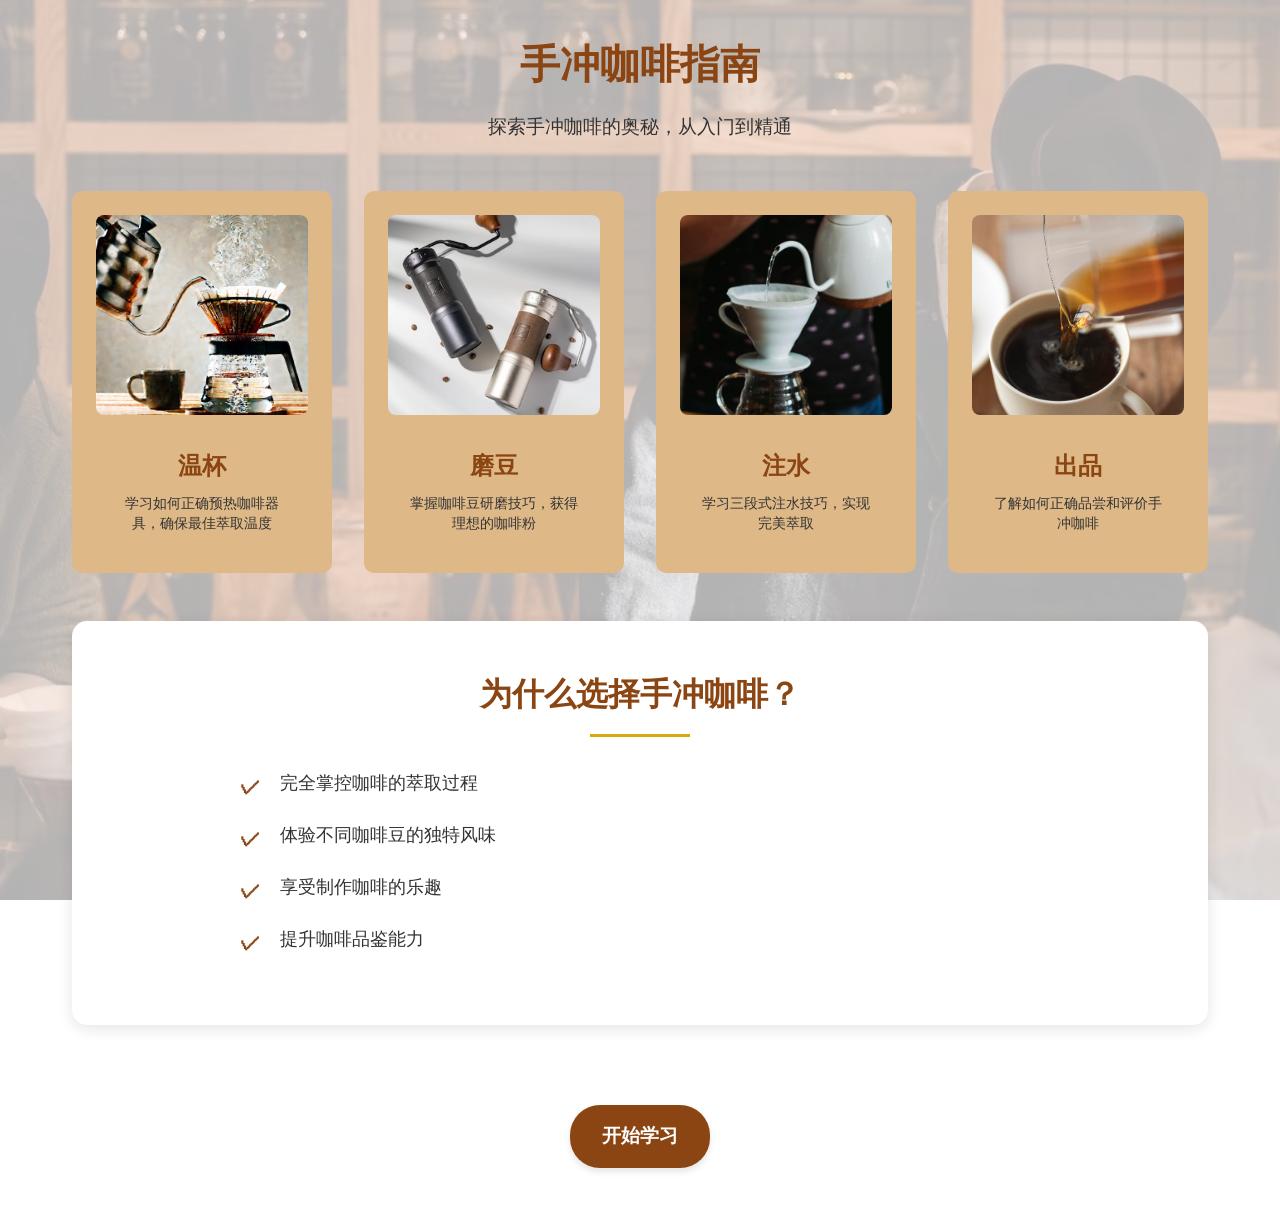
==== index.html @ f3442443 "Initial commit: Coffee Brewing Guide website" ====
<!DOCTYPE html>
<html lang="zh-CN">
<head>
    <meta charset="UTF-8">
    <meta name="viewport" content="width=device-width, initial-scale=1.0">
    <title>手冲咖啡指南</title>
    <link rel="stylesheet" href="styles.css">
    <link rel="stylesheet" href="https://cdnjs.cloudflare.com/ajax/libs/font-awesome/6.0.0/css/all.min.css">
</head>
<body>
    <div class="container">
        <header>
            <h1>手冲咖啡指南</h1>
            <p>探索手冲咖啡的奥秘，从入门到精通</p>
        </header>

        <main>
            <section class="features">
                <div class="feature">
                    <div class="feature-image">
                        <img src="images/preheat-brewer.jpg" alt="温杯">
                    </div>
                    <div class="feature-content">
                        <h2>温杯</h2>
                        <p>学习如何正确预热咖啡器具，确保最佳萃取温度</p>
                    </div>
                </div>
                <div class="feature">
                    <div class="feature-image">
                        <img src="images/hand-grinder.JPG" alt="磨豆">
                    </div>
                    <div class="feature-content">
                        <h2>磨豆</h2>
                        <p>掌握咖啡豆研磨技巧，获得理想的咖啡粉</p>
                    </div>
                </div>
                <div class="feature">
                    <div class="feature-image">
                        <img src="images/pour.jpg" alt="注水">
                    </div>
                    <div class="feature-content">
                        <h2>注水</h2>
                        <p>学习三段式注水技巧，实现完美萃取</p>
                    </div>
                </div>
                <div class="feature">
                    <div class="feature-image">
                        <img src="images/serve.jpg" alt="出品">
                    </div>
                    <div class="feature-content">
                        <h2>出品</h2>
                        <p>了解如何正确品尝和评价手冲咖啡</p>
                    </div>
                </div>
            </section>

            <section class="benefits">
                <h2>为什么选择手冲咖啡？</h2>
                <ul>
                    <li>完全掌控咖啡的萃取过程</li>
                    <li>体验不同咖啡豆的独特风味</li>
                    <li>享受制作咖啡的乐趣</li>
                    <li>提升咖啡品鉴能力</li>
                </ul>
            </section>

            <section class="cta">
                <a href="guide.html" class="cta-button">开始学习</a>
            </section>
        </main>
    </div>
    <script src="script.js"></script>
</body>
</html>
---- styles.css ----
/* 全局样式 */
* {
    margin: 0;
    padding: 0;
    box-sizing: border-box;
}

:root {
    --primary-color: #8B4513;
    --secondary-color: #DEB887;
    --accent-color: #D4AC0D;
    --text-color: #333;
    --background-color: #FDF5E6;
}

body {
    font-family: 'Arial', sans-serif;
    line-height: 1.6;
    color: var(--text-color);
    background: url('images/coffee-bg.jpg') no-repeat center center fixed;
    background-size: cover;
    position: relative;
    min-height: 100vh;
}

body::before {
    content: '';
    position: absolute;
    top: 0;
    left: 0;
    right: 0;
    bottom: 0;
    background: rgba(255, 255, 255, 0.7);
    z-index: -1;
}

/* 首页样式 */
.container {
    max-width: 1200px;
    margin: 0 auto;
    padding: 2rem;
    position: relative;
    z-index: 1;
}

header {
    text-align: center;
    margin-bottom: 3rem;
}

header h1 {
    font-size: 2.5rem;
    color: var(--primary-color);
    margin-bottom: 1rem;
}

header p {
    font-size: 1.2rem;
    color: var(--text-color);
}

.features {
    display: grid;
    grid-template-columns: repeat(auto-fit, minmax(250px, 1fr));
    gap: 2rem;
    margin: 2rem 0;
}

.feature {
    background: var(--secondary-color);
    border-radius: 10px;
    padding: 1.5rem;
    text-align: center;
    transition: transform 0.3s ease;
}

.feature:hover {
    transform: translateY(-5px);
}

.feature-image {
    width: 100%;
    height: 200px;
    overflow: hidden;
    border-radius: 8px;
    margin-bottom: 1rem;
}

.feature-image img {
    width: 100%;
    height: 100%;
    object-fit: cover;
    transition: transform 0.3s ease;
}

.feature:hover .feature-image img {
    transform: scale(1.05);
}

.feature-content {
    padding: 1rem;
}

.feature-content h2 {
    color: var(--primary-color);
    margin-bottom: 0.5rem;
}

.feature-content p {
    color: var(--text-color);
    font-size: 0.9rem;
    line-height: 1.4;
}

.benefits {
    background: white;
    padding: 3rem;
    border-radius: 15px;
    margin: 3rem 0;
    box-shadow: 0 4px 15px rgba(0, 0, 0, 0.1);
}

.benefits h2 {
    text-align: center;
    color: var(--primary-color);
    font-size: 2rem;
    margin-bottom: 2rem;
    font-weight: bold;
    position: relative;
    padding-bottom: 1rem;
}

.benefits h2::after {
    content: '';
    position: absolute;
    bottom: 0;
    left: 50%;
    transform: translateX(-50%);
    width: 100px;
    height: 3px;
    background: var(--accent-color);
}

.benefits ul {
    list-style: none;
    max-width: 800px;
    margin: 0 auto;
}

.benefits li {
    margin-bottom: 1.5rem;
    padding-left: 2.5rem;
    position: relative;
    font-size: 1.1rem;
    line-height: 1.6;
    color: var(--text-color);
}

.benefits li:before {
    content: "✓";
    color: var(--primary-color);
    position: absolute;
    left: 0;
    font-size: 1.3rem;
    font-weight: bold;
}

.cta {
    text-align: center;
    margin-top: 3rem;
    padding: 2rem;
}

.cta-button {
    display: inline-flex;
    align-items: center;
    justify-content: center;
    padding: 1rem 2rem;
    background: var(--primary-color);
    color: white;
    text-decoration: none;
    border-radius: 30px;
    font-size: 1.2rem;
    font-weight: bold;
    transition: all 0.3s ease;
    box-shadow: 0 4px 6px rgba(0, 0, 0, 0.1);
}

.cta-button:hover {
    background: var(--accent-color);
    transform: translateY(-2px);
    box-shadow: 0 6px 8px rgba(0, 0, 0, 0.15);
}

.cta-button:active {
    transform: translateY(0);
    box-shadow: 0 2px 4px rgba(0, 0, 0, 0.1);
}

/* 指南页面样式 */
.guide-page {
    max-width: 1200px;
    margin: 0 auto;
    padding: 2rem;
}

.guide-nav {
    display: flex;
    justify-content: space-between;
    align-items: center;
    margin-bottom: 2rem;
    padding: 1rem;
    background: white;
    border-radius: 10px;
    box-shadow: 0 2px 5px rgba(0,0,0,0.1);
}

.nav-logo {
    display: flex;
    align-items: center;
}

.nav-logo i {
    font-size: 1.5rem;
    color: var(--primary-color);
    margin-right: 0.5rem;
}

.nav-links {
    display: flex;
    gap: 1rem;
}

.nav-link {
    display: flex;
    flex-direction: column;
    align-items: center;
    text-decoration: none;
    color: var(--text-color);
    padding: 0.5rem;
    border-radius: 5px;
    transition: background 0.3s;
}

.nav-link.active {
    background: var(--primary-color);
    color: white;
}

.nav-link i {
    font-size: 1.2rem;
    margin-bottom: 0.3rem;
}

.back-button {
    display: flex;
    align-items: center;
    padding: 0.5rem 1rem;
    background: var(--secondary-color);
    color: white;
    text-decoration: none;
    border-radius: 5px;
    transition: background 0.3s;
}

.back-button:hover {
    background: var(--primary-color);
}

.back-button i {
    margin-right: 0.5rem;
}

.guide-section {
    display: none;
    background: white;
    padding: 2rem;
    border-radius: 10px;
    box-shadow: 0 2px 5px rgba(0,0,0,0.1);
}

.guide-section.active {
    display: block;
}

.guide-section h2 {
    color: var(--primary-color);
    margin-bottom: 2rem;
    text-align: center;
}

.step-container {
    display: flex;
    margin-bottom: 2rem;
}

.step-number {
    width: 40px;
    height: 40px;
    background: var(--primary-color);
    color: white;
    border-radius: 50%;
    display: flex;
    align-items: center;
    justify-content: center;
    margin-right: 1rem;
    flex-shrink: 0;
}

.step-content {
    flex: 1;
}

.step-content h3 {
    margin-bottom: 1rem;
}

.step-image {
    margin: 1rem 0;
    text-align: center;
}

.step-image img {
    max-width: 100%;
    height: auto;
    border-radius: 8px;
    box-shadow: 0 2px 5px rgba(0,0,0,0.1);
    transition: transform 0.3s ease;
}

.step-image img:hover {
    transform: scale(1.02);
}

/* 磨豆机图片并排显示 */
.step-image img + img {
    margin-left: 1rem;
}

.step-actions {
    display: flex;
    justify-content: space-between;
    margin-top: 2rem;
}

.prev-step-button,
.next-step-button {
    display: flex;
    align-items: center;
    padding: 0.5rem 1rem;
    background: var(--primary-color);
    color: white;
    text-decoration: none;
    border-radius: 5px;
    transition: background 0.3s;
}

.prev-step-button:hover,
.next-step-button:hover {
    background: var(--secondary-color);
}

.prev-step-button i {
    margin-right: 0.5rem;
}

.next-step-button i {
    margin-left: 0.5rem;
}

/* 响应式设计 */
@media (max-width: 768px) {
    .container {
        padding: 1rem;
    }

    .features {
        grid-template-columns: 1fr;
    }

    .guide-nav {
        flex-direction: column;
        gap: 1rem;
    }

    .nav-links {
        flex-wrap: wrap;
        justify-content: center;
    }

    .step-container {
        flex-direction: column;
    }

    .step-number {
        margin-bottom: 1rem;
    }

    .feature-image {
        height: 180px;
    }

    .step-image img {
        max-width: 90%;
    }
    
    .step-image img + img {
        margin-left: 0;
        margin-top: 1rem;
    }
}

/* 温杯部分布局 */
#preheat .section-content {
    display: grid;
    grid-template-columns: repeat(3, 1fr);
    gap: 2rem;
    margin-bottom: 2rem;
}

#preheat .step-container {
    display: flex;
    flex-direction: column;
    background: white;
    border-radius: 15px;
    padding: 1.5rem;
    box-shadow: 0 4px 15px rgba(0, 0, 0, 0.1);
    transition: transform 0.3s ease;
}

#preheat .step-container:hover {
    transform: translateY(-5px);
}

#preheat .step-number {
    width: 40px;
    height: 40px;
    background: var(--primary-color);
    color: white;
    border-radius: 50%;
    display: flex;
    align-items: center;
    justify-content: center;
    font-size: 1.2rem;
    font-weight: bold;
    margin-bottom: 1rem;
}

#preheat .step-content {
    flex: 1;
}

#preheat .step-content h3 {
    color: var(--primary-color);
    margin-bottom: 1rem;
    font-size: 1.3rem;
}

#preheat .step-image {
    margin: 1rem 0;
    text-align: center;
}

#preheat .step-image img {
    width: 100%;
    height: 200px;
    object-fit: cover;
    border-radius: 8px;
    box-shadow: 0 2px 5px rgba(0,0,0,0.1);
}

#preheat .step-actions {
    grid-column: 1 / -1;
    display: flex;
    justify-content: center;
    align-items: center;
    margin-top: 2rem;
    gap: 1rem;
}

#preheat .prev-step-button,
#preheat .next-step-button {
    display: inline-flex;
    align-items: center;
    justify-content: center;
    padding: 0.8rem 1.5rem;
    background: var(--primary-color);
    color: white;
    text-decoration: none;
    border-radius: 30px;
    font-size: 1rem;
    font-weight: bold;
    transition: all 0.3s ease;
    box-shadow: 0 2px 5px rgba(0,0,0,0.1);
}

#preheat .prev-step-button:hover,
#preheat .next-step-button:hover {
    background: var(--accent-color);
    transform: translateY(-2px);
    box-shadow: 0 4px 8px rgba(0,0,0,0.15);
}

#preheat .prev-step-button i {
    margin-right: 0.5rem;
}

#preheat .next-step-button i {
    margin-left: 0.5rem;
}

/* 响应式设计 */
@media (max-width: 768px) {
    #preheat .section-content {
        grid-template-columns: 1fr;
    }
    
    #preheat .step-image img {
        height: 180px;
    }
}

/* 磨豆指南布局 */
#grind .section-content {
    display: grid;
    grid-template-columns: 3fr 2fr;
    gap: 2rem;
    margin-bottom: 2rem;
}

#grind .left-column {
    display: flex;
    flex-direction: column;
    gap: 1.5rem;
}

#grind .right-column {
    display: flex;
    flex-direction: column;
    gap: 1.5rem;
}

#grind .step-container {
    display: flex;
    flex-direction: column;
    background: white;
    border-radius: 15px;
    padding: 1.5rem;
    box-shadow: 0 4px 15px rgba(0, 0, 0, 0.1);
    transition: transform 0.3s ease;
    height: fit-content;
}

#grind .step-container:hover {
    transform: translateY(-5px);
}

#grind .step-number {
    width: 40px;
    height: 40px;
    background: var(--primary-color);
    color: white;
    border-radius: 50%;
    display: flex;
    align-items: center;
    justify-content: center;
    font-size: 1.2rem;
    font-weight: bold;
    margin-bottom: 1rem;
}

#grind .step-content {
    flex: 1;
}

#grind .step-content h3 {
    color: var(--primary-color);
    margin-bottom: 1rem;
    font-size: 1.3rem;
}

#grind .step-image {
    margin: 1rem 0;
    text-align: center;
    border-radius: 8px;
}

#grind .step-image img {
    width: 100%;
    max-height: 300px;
    object-fit: contain;
    border-radius: 8px;
    box-shadow: 0 2px 5px rgba(0,0,0,0.1);
    transition: transform 0.3s ease;
}

#grind .step-image img:hover {
    transform: scale(1.05);
}

/* 磨豆机图片并排显示的特殊处理 */
#grind .step-image img + img {
    margin-left: 1rem;
    width: calc(50% - 0.5rem);
    max-height: 250px;
}

#grind .step-actions {
    grid-column: 1 / -1;
    display: flex;
    justify-content: center;
    align-items: center;
    margin-top: 2rem;
    gap: 1rem;
}

/* 调整咖啡豆类型部分的高度 */
#grind .coffee-types {
    padding: 1.5rem 0;
}

#grind .coffee-grid {
    display: grid;
    grid-template-columns: repeat(2, 1fr);
    gap: 1.5rem;
}

/* 响应式设计 */
@media (max-width: 768px) {
    #grind .section-content {
        grid-template-columns: 1fr;
    }
    
    #grind .step-container {
        margin-bottom: 1.5rem;
    }
    
    #grind .step-image img {
        max-height: 250px;
    }
    
    #grind .step-image img + img {
        margin-left: 0;
        margin-top: 1rem;
        width: 100%;
        max-height: 200px;
    }
}

.coffee-types {
    padding: 2rem 0;
}

.coffee-types h4 {
    text-align: center;
    font-size: 1.8rem;
    color: var(--primary-color);
    margin-bottom: 2rem;
}

.coffee-grid {
    display: grid;
    grid-template-columns: repeat(2, 1fr);
    gap: 2rem;
    padding: 0 1rem;
}

.coffee-card {
    background: white;
    border-radius: 15px;
    padding: 2rem;
    text-align: center;
    box-shadow: 0 4px 15px rgba(0, 0, 0, 0.1);
    transition: transform 0.3s ease;
}

.coffee-card:hover {
    transform: translateY(-5px);
}

.coffee-name {
    font-size: 2rem;
    color: #D2691E;
    font-weight: bold;
    margin-bottom: 1rem;
}

.coffee-image {
    width: 120px;
    height: 120px;
    margin: 0 auto 1rem;
}

.coffee-image img {
    width: 100%;
    height: 100%;
    object-fit: contain;
}

.coffee-title {
    font-size: 1.5rem;
    font-weight: bold;
    color: var(--text-color);
    margin-bottom: 1rem;
}

.coffee-desc {
    color: var(--text-color);
    font-size: 0.9rem;
    line-height: 1.6;
}

.coffee-desc p {
    margin-bottom: 0.5rem;
}

/* 响应式设计 */
@media (max-width: 768px) {
    .coffee-grid {
        grid-template-columns: 1fr;
        gap: 1.5rem;
    }

    .coffee-types h4 {
        font-size: 1.5rem;
    }

    .coffee-name {
        font-size: 1.8rem;
    }

    .coffee-title {
        font-size: 1.3rem;
    }
}

.grinder-section {
    display: flex;
    gap: 2rem;
    margin: 1rem 0;
}

.grinder-item {
    flex: 1;
    text-align: center;
}

.grinder-item .step-image {
    margin-bottom: 1rem;
    border-radius: 8px;
    overflow: hidden;
}

.grinder-item .step-image img {
    width: 100%;
    height: 250px;
    object-fit: contain;
    border-radius: 8px;
    box-shadow: 0 2px 5px rgba(0,0,0,0.1);
    transition: transform 0.3s ease;
    background: white;
    padding: 1rem;
}

.grinder-item .step-image img:hover {
    transform: scale(1.05);
}

.grinder-desc {
    color: var(--text-color);
    font-size: 0.95rem;
    line-height: 1.5;
    margin-top: 1rem;
}

/* 响应式设计 */
@media (max-width: 768px) {
    .grinder-section {
        flex-direction: column;
    }
    
    .grinder-item .step-image img {
        height: 200px;
    }
}

.pour-explanation {
    margin-top: 2rem;
    padding: 1.5rem;
    background: #FDF5E6;
    border-radius: 10px;
    border-left: 4px solid var(--primary-color);
}

.pour-explanation h4 {
    font-size: 1.5em;
    color: #4A3726;
    margin-bottom: 1.2em;
    text-align: center;
    font-weight: 600;
    position: relative;
    padding-bottom: 15px;
}

.pour-explanation h4::after {
    content: '';
    position: absolute;
    bottom: 0;
    left: 50%;
    transform: translateX(-50%);
    width: 60px;
    height: 3px;
    background-color: #C17F59;
    border-radius: 2px;
}

.pour-explanation {
    background-color: #FFF8F3;
    padding: 2em;
    border-radius: 12px;
    box-shadow: 0 4px 12px rgba(0, 0, 0, 0.05);
    margin: 2em 0;
}

.pour-explanation p {
    font-size: 1.1em;
    color: #665E57;
    line-height: 1.6;
    margin-bottom: 1em;
}

.pour-explanation ul {
    list-style: none;
    padding-left: 0;
}

.pour-explanation li {
    font-size: 1.05em;
    color: #665E57;
    margin-bottom: 0.8em;
    padding-left: 1.5em;
    position: relative;
    line-height: 1.5;
}

.pour-explanation li::before {
    content: '•';
    color: #C17F59;
    font-size: 1.2em;
    position: absolute;
    left: 0.5em;
    top: -0.1em;
}

/* 响应式设计 */
@media (max-width: 768px) {
    .pour-explanation {
        padding: 1rem;
        margin-top: 1.5rem;
    }

    .pour-explanation h4 {
        font-size: 1.1rem;
    }
}

.pour-content {
    padding: 2rem 0;
}

.pour-grid {
    display: grid;
    grid-template-columns: repeat(2, 1fr);
    gap: 2rem;
    margin-bottom: 2rem;
}

.pour-item {
    background: white;
    border-radius: 15px;
    padding: 1.5rem;
    box-shadow: 0 4px 15px rgba(0, 0, 0, 0.1);
    transition: transform 0.3s ease;
    display: flex;
    flex-direction: column;
}

.pour-item:hover {
    transform: translateY(-5px);
}

.pour-item .step-number {
    width: 40px;
    height: 40px;
    background: var(--primary-color);
    color: white;
    border-radius: 50%;
    display: flex;
    align-items: center;
    justify-content: center;
    font-size: 1.2rem;
    font-weight: bold;
    margin-bottom: 1rem;
}

.pour-item .step-image {
    margin-bottom: 1.5rem;
    border-radius: 8px;
    overflow: hidden;
}

.pour-item .step-image img {
    width: 100%;
    height: 300px;
    object-fit: cover;
    border-radius: 8px;
    transition: transform 0.3s ease;
}

.pour-item .step-image img:hover {
    transform: scale(1.05);
}

.pour-item .step-content {
    text-align: center;
}

.pour-item .step-content h3 {
    color: var(--primary-color);
    font-size: 1.3rem;
    margin-bottom: 1rem;
}

.pour-item .step-content p {
    color: var(--text-color);
    line-height: 1.6;
}

/* 响应式设计 */
@media (max-width: 768px) {
    .pour-grid {
        grid-template-columns: 1fr;
        gap: 1.5rem;
    }

    .pour-item .step-image img {
        height: 250px;
    }
}

.pour-explanation-grid {
    display: grid;
    grid-template-columns: 1fr 1fr;
    gap: 2rem;
    margin: 2rem 0;
}

.left-explanation, .right-explanation {
    background: linear-gradient(145deg, #FFF8F3, #FFF1E6);
    padding: 2em;
    border-radius: 15px;
    box-shadow: 0 4px 15px rgba(139, 69, 19, 0.1);
    position: relative;
    overflow: hidden;
}

.left-explanation::before, .right-explanation::before {
    content: '';
    position: absolute;
    top: 0;
    left: 0;
    width: 100%;
    height: 4px;
    background: linear-gradient(90deg, #8B4513, #C17F59);
    border-radius: 4px;
}

.left-explanation h4, .right-explanation h4 {
    font-size: 1.6em;
    color: #4A3726;
    margin-bottom: 1.5em;
    text-align: center;
    font-weight: 600;
    position: relative;
    padding-bottom: 15px;
    font-family: 'Arial', sans-serif;
}

.left-explanation h4::after, .right-explanation h4::after {
    content: '';
    position: absolute;
    bottom: 0;
    left: 50%;
    transform: translateX(-50%);
    width: 80px;
    height: 3px;
    background: linear-gradient(90deg, #C17F59, #DEB887);
    border-radius: 2px;
}

.left-explanation p, .right-explanation p {
    font-size: 1.1em;
    color: #665E57;
    line-height: 1.8;
    margin-bottom: 1.2em;
    text-align: justify;
}

.left-explanation ul, .right-explanation ul {
    list-style: none;
    padding-left: 0;
}

.left-explanation li, .right-explanation li {
    font-size: 1.05em;
    color: #665E57;
    margin-bottom: 1em;
    padding-left: 1.8em;
    position: relative;
    line-height: 1.6;
}

.left-explanation li::before {
    content: '✦';
    color: #C17F59;
    font-size: 1.2em;
    position: absolute;
    left: 0.3em;
    top: -0.1em;
}

.right-explanation li::before {
    content: '✧';
    color: #C17F59;
    font-size: 1.2em;
    position: absolute;
    left: 0.3em;
    top: -0.1em;
}

@media (max-width: 768px) {
    .pour-explanation-grid {
        grid-template-columns: 1fr;
        gap: 1.5rem;
    }

    .left-explanation h4, .right-explanation h4 {
        font-size: 1.4em;
    }

    .left-explanation, .right-explanation {
        padding: 1.5em;
    }
}

.serve-images {
    display: grid;
    grid-template-columns: repeat(2, 1fr);
    gap: 2rem;
    margin: 2rem 0;
}

.serve-image {
    position: relative;
    border-radius: 12px;
    overflow: hidden;
    box-shadow: 0 4px 15px rgba(139, 69, 19, 0.1);
    transition: transform 0.3s ease;
}

.serve-image:hover {
    transform: translateY(-5px);
}

.serve-image img {
    width: 100%;
    height: 400px;
    object-fit: cover;
    border-radius: 12px;
    transition: transform 0.3s ease;
}

.serve-image img:hover {
    transform: scale(1.05);
}

@media (max-width: 768px) {
    .serve-images {
        grid-template-columns: 1fr;
        gap: 1.5rem;
    }

    .serve-image img {
        height: 300px;
    }
}

.chat-widget {
    position: fixed;
    bottom: 20px;
    right: 20px;
    z-index: 1000;
}

.chat-button {
    width: 60px;
    height: 60px;
    border-radius: 50%;
    background: linear-gradient(145deg, #8B4513, #C17F59);
    display: flex;
    align-items: center;
    justify-content: center;
    cursor: pointer;
    box-shadow: 0 4px 15px rgba(139, 69, 19, 0.2);
    transition: transform 0.3s ease;
}

.chat-button:hover {
    transform: scale(1.1);
}

.chat-button i {
    color: white;
    font-size: 24px;
}

.chat-container {
    position: fixed;
    bottom: 90px;
    right: 20px;
    width: 350px;
    height: 500px;
    background: #FFF;
    border-radius: 15px;
    box-shadow: 0 4px 20px rgba(0, 0, 0, 0.1);
    display: none;
    flex-direction: column;
    overflow: hidden;
}

.chat-container.active {
    display: flex;
}

.chat-header {
    padding: 15px 20px;
    background: linear-gradient(145deg, #8B4513, #C17F59);
    color: white;
    display: flex;
    justify-content: space-between;
    align-items: center;
}

.chat-header h3 {
    margin: 0;
    font-size: 1.1em;
}

.close-chat {
    background: none;
    border: none;
    color: white;
    cursor: pointer;
    font-size: 1.2em;
    padding: 0;
}

.chat-messages {
    flex: 1;
    padding: 20px;
    overflow-y: auto;
    background: #F8F9FA;
}

.message {
    margin-bottom: 15px;
    display: flex;
    flex-direction: column;
}

.message.user {
    align-items: flex-end;
}

.message.bot {
    align-items: flex-start;
}

.message-content {
    max-width: 80%;
    padding: 12px 16px;
    border-radius: 15px;
    font-size: 0.95em;
    line-height: 1.4;
}

.message.user .message-content {
    background: #C17F59;
    color: white;
    border-bottom-right-radius: 5px;
}

.message.bot .message-content {
    background: white;
    color: #333;
    border-bottom-left-radius: 5px;
    box-shadow: 0 2px 5px rgba(0, 0, 0, 0.05);
}

.chat-input {
    padding: 15px;
    background: white;
    border-top: 1px solid #EEE;
    display: flex;
    align-items: center;
    gap: 10px;
}

.chat-input textarea {
    flex: 1;
    border: 1px solid #DDD;
    border-radius: 20px;
    padding: 8px 15px;
    font-size: 0.95em;
    resize: none;
    outline: none;
    max-height: 100px;
    font-family: inherit;
}

.chat-input button {
    background: #C17F59;
    color: white;
    border: none;
    border-radius: 50%;
    width: 40px;
    height: 40px;
    display: flex;
    align-items: center;
    justify-content: center;
    cursor: pointer;
    transition: background-color 0.3s ease;
}

.chat-input button:hover {
    background: #8B4513;
}

.chat-input button i {
    font-size: 1.1em;
}

@media (max-width: 768px) {
    .chat-container {
        width: calc(100% - 40px);
        height: 60vh;
        bottom: 90px;
    }
}
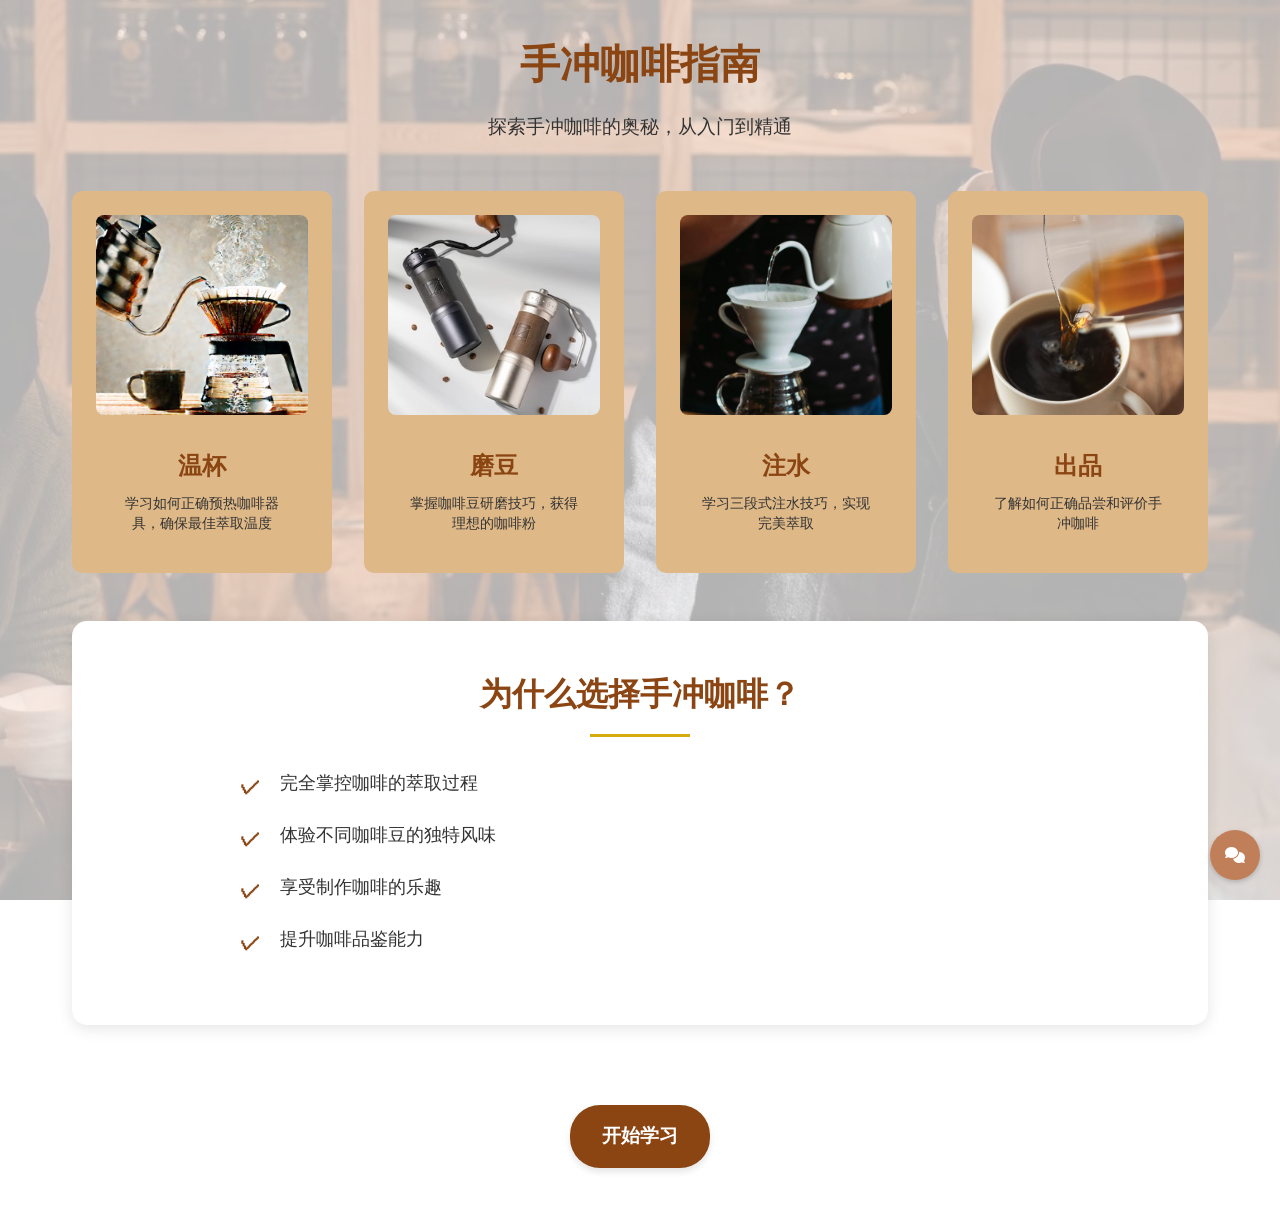
==== commit 013232e0: "Initial commit" ====
--- a/index.html
+++ b/index.html
@@ -69,6 +69,29 @@
             </section>
         </main>
     </div>
-    <script src="script.js"></script>
+    <!-- 聊天机器人 -->
+    <div class="chat-widget">
+        <div class="chat-button" id="chatButton">
+            <i class="fas fa-comments"></i>
+        </div>
+        <div class="chat-container" id="chatContainer">
+            <div class="chat-header">
+                <h3>咖啡助手</h3>
+                <button class="close-chat" id="closeChat">
+                    <i class="fas fa-times"></i>
+                </button>
+            </div>
+            <div class="chat-messages" id="chatMessages"></div>
+            <div class="chat-input">
+                <textarea id="userInput" placeholder="输入您的问题..."></textarea>
+                <button id="sendMessage">
+                    <i class="fas fa-paper-plane"></i>
+                </button>
+            </div>
+        </div>
+    </div>
+    <!-- 脚本 -->
+    <script src="js/config.js" type="module"></script>
+    <script src="js/chat.js"></script>
 </body>
 </html> 
--- a/styles.css
+++ b/styles.css
@@ -1103,49 +1103,53 @@
 }
 
 .chat-button {
-    width: 60px;
-    height: 60px;
+    background-color: #C17F59;
+    color: white;
+    border: none;
     border-radius: 50%;
-    background: linear-gradient(145deg, #8B4513, #C17F59);
+    width: 50px;
+    height: 50px;
     display: flex;
     align-items: center;
     justify-content: center;
     cursor: pointer;
-    box-shadow: 0 4px 15px rgba(139, 69, 19, 0.2);
+    box-shadow: 0 2px 5px rgba(0, 0, 0, 0.2);
     transition: transform 0.3s ease;
+    position: relative;
+    z-index: 1001;
 }
 
 .chat-button:hover {
     transform: scale(1.1);
 }
 
-.chat-button i {
-    color: white;
-    font-size: 24px;
-}
-
 .chat-container {
     position: fixed;
-    bottom: 90px;
+    bottom: 80px;
     right: 20px;
     width: 350px;
     height: 500px;
-    background: #FFF;
-    border-radius: 15px;
-    box-shadow: 0 4px 20px rgba(0, 0, 0, 0.1);
-    display: none;
+    background-color: white;
+    border-radius: 10px;
+    box-shadow: 0 2px 10px rgba(0, 0, 0, 0.1);
+    display: flex;
     flex-direction: column;
+    transform: translateY(100%);
+    opacity: 0;
+    transition: all 0.3s ease;
     overflow: hidden;
+    z-index: 1000;
 }
 
 .chat-container.active {
-    display: flex;
+    transform: translateY(0);
+    opacity: 1;
 }
 
 .chat-header {
-    padding: 15px 20px;
-    background: linear-gradient(145deg, #8B4513, #C17F59);
-    color: white;
+    background-color: #C17F59;
+    color: white;
+    padding: 15px;
     display: flex;
     justify-content: space-between;
     align-items: center;
@@ -1153,7 +1157,7 @@
 
 .chat-header h3 {
     margin: 0;
-    font-size: 1.1em;
+    font-size: 1.2em;
 }
 
 .close-chat {
@@ -1167,87 +1171,108 @@
 
 .chat-messages {
     flex: 1;
-    padding: 20px;
+    padding: 15px;
     overflow-y: auto;
-    background: #F8F9FA;
-}
-
-.message {
-    margin-bottom: 15px;
     display: flex;
     flex-direction: column;
-}
-
-.message.user {
-    align-items: flex-end;
-}
-
-.message.bot {
-    align-items: flex-start;
-}
-
-.message-content {
-    max-width: 80%;
-    padding: 12px 16px;
-    border-radius: 15px;
-    font-size: 0.95em;
-    line-height: 1.4;
-}
-
-.message.user .message-content {
-    background: #C17F59;
-    color: white;
-    border-bottom-right-radius: 5px;
-}
-
-.message.bot .message-content {
-    background: white;
-    color: #333;
-    border-bottom-left-radius: 5px;
-    box-shadow: 0 2px 5px rgba(0, 0, 0, 0.05);
+    gap: 10px;
 }
 
 .chat-input {
     padding: 15px;
-    background: white;
-    border-top: 1px solid #EEE;
-    display: flex;
-    align-items: center;
+    border-top: 1px solid #eee;
+    display: flex;
     gap: 10px;
 }
 
 .chat-input textarea {
     flex: 1;
-    border: 1px solid #DDD;
-    border-radius: 20px;
-    padding: 8px 15px;
-    font-size: 0.95em;
+    border: 1px solid #ddd;
+    border-radius: 5px;
+    padding: 10px;
     resize: none;
-    outline: none;
-    max-height: 100px;
+    min-height: 40px;
+    max-height: 120px;
     font-family: inherit;
 }
 
 .chat-input button {
-    background: #C17F59;
+    background-color: #C17F59;
     color: white;
     border: none;
-    border-radius: 50%;
-    width: 40px;
-    height: 40px;
-    display: flex;
-    align-items: center;
-    justify-content: center;
+    border-radius: 5px;
+    padding: 10px 15px;
     cursor: pointer;
     transition: background-color 0.3s ease;
 }
 
 .chat-input button:hover {
-    background: #8B4513;
-}
-
-.chat-input button i {
-    font-size: 1.1em;
+    background-color: #A66B4A;
+}
+
+/* 消息样式 */
+.message {
+    max-width: 80%;
+    padding: 10px 15px;
+    border-radius: 15px;
+    margin-bottom: 10px;
+    word-wrap: break-word;
+}
+
+.message.user {
+    background-color: #C17F59;
+    color: white;
+    align-self: flex-end;
+    border-bottom-right-radius: 5px;
+}
+
+.message.bot {
+    background-color: #f5f5f5;
+    color: #333;
+    align-self: flex-start;
+    border-bottom-left-radius: 5px;
+}
+
+.message-content {
+    line-height: 1.5;
+}
+
+.message-content h1,
+.message-content h2,
+.message-content h3 {
+    margin: 10px 0;
+    color: inherit;
+}
+
+.message-content ul {
+    margin: 10px 0;
+    padding-left: 20px;
+}
+
+.message-content li {
+    margin: 5px 0;
+}
+
+.message-content pre {
+    background-color: rgba(0, 0, 0, 0.05);
+    padding: 10px;
+    border-radius: 5px;
+    overflow-x: auto;
+}
+
+.message-content code {
+    background-color: rgba(0, 0, 0, 0.05);
+    padding: 2px 4px;
+    border-radius: 3px;
+    font-family: monospace;
+}
+
+.message-content strong {
+    font-weight: bold;
+}
+
+.message-content em {
+    font-style: italic;
 }
 
 @media (max-width: 768px) {
